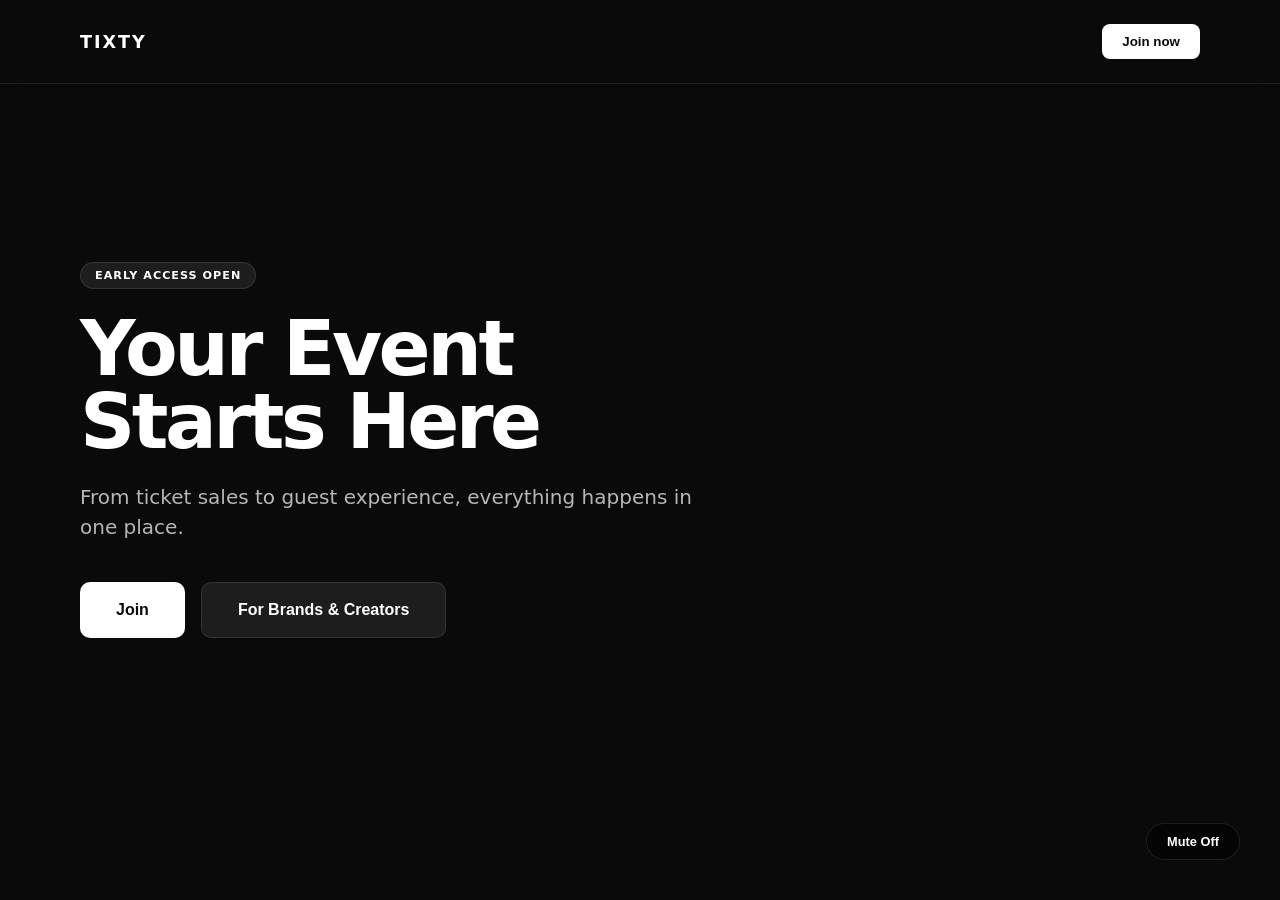
==== index.html @ 7320a253 "Add files via upload" ====
<!DOCTYPE html>
<html lang="en">
    <head>
        <meta charset="UTF-8">
        <meta name="viewport" content="width=device-width, initial-scale=1.0">
        <title>TixTy</title>
        <link rel="stylesheet" href="style.css">
    </head>
    <body>
        <nav class="navbar">
  <div class="nav-logo">TixTy</div>
  <div class="nav-btns">
    <button class="btn-nav-primary">Join now</button>
  </div>
</nav>

<section class="hero">
  <!-- The Video Background -->
  <div class="video-background">
    <video id="hero-video" autoplay muted loop playsinline></video>
    <!-- This overlay is the secret sauce for readability -->
    <div class="video-overlay"></div>
  </div>

  <!-- The Content Layer -->
  <div class="hero-container">
    <div class="hero-content">
      <div class="badge">EARLY ACCESS OPEN</div>
      <h1>Your Event<br>Starts Here</h1>
      <p>From ticket sales to guest experience, everything happens in one place.</p>
      
      <div class="cta-group">
        <button class="btn-primary">Join</button>
        <button class="btn-secondary">For Brands & Creators</button>
      </div>
    </div>
  </div>

  <!-- Sound Toggle -->
  <button id="sound-toggle" class="sound-btn">
    <span id="sound-icon">Mute Off</span>
  </button>
</section>
        <script src="script.js"></script>
    </body>
</html>
---- style.css ----
/* 1. Reset & Variables */
:root {
  --bg-black: #0a0a0a;
  --text-white: #ffffff;
  --text-muted: rgba(255, 255, 255, 0.7);
  --border-white: rgba(255, 255, 255, 0.1);
  --accent-white: rgba(255, 255, 255, 0.08);
  --font-main: 'Inter', system-ui, -apple-system, sans-serif;
}

* {
  margin: 0;
  padding: 0;
  box-sizing: border-box;
}

body {
  background-color: var(--bg-black);
  color: var(--text-white);
  font-family: var(--font-main);
  overflow-x: hidden;
  -webkit-font-smoothing: antialiased;
}

/* 2. Navigation Bar (Floating/Glass) */
.navbar {
  position: fixed;
  top: 0;
  left: 0;
  width: 100%;
  display: flex;
  justify-content: space-between;
  align-items: center;
  padding: 24px 80px;
  z-index: 1000;
  backdrop-filter: blur(12px);
  -webkit-backdrop-filter: blur(12px);
  background: rgba(10, 10, 10, 0.6);
  border-bottom: 1px solid var(--border-white);
}

.nav-logo {
  font-weight: 800;
  font-size: 1.1rem;
  letter-spacing: 2px;
  text-transform: uppercase;
}

.nav-links {
  display: flex;
  list-style: none;
  gap: 32px;
}

.nav-links a {
  text-decoration: none;
  color: var(--text-muted);
  font-size: 0.9rem;
  font-weight: 500;
  transition: color 0.3s ease;
}

.nav-links a:hover {
  color: var(--text-white);
} 
.btn-text{
    background: var(--text-white);
    color: var(--bg-black);
    border: none;
    border-radius: 8px;
    padding: 10px 20px;
}

.btn-nav-primary {
  background: var(--text-white);
  color: var(--bg-black);
  border: none;
  padding: 10px 20px;
  border-radius: 8px;
  font-weight: 600;
  cursor: pointer;
  transition: transform 0.2s;
}

.btn-nav-primary:hover {
  transform: translateY(-2px);
}

/* 3. Hero Section */
.hero {
  position: relative;
  height: 100vh;
  width: 100%;
  display: flex;
  align-items: center;
  overflow: hidden;
}

/* 4. Full Video Background Logic */
.video-background {
  position: absolute;
  top: 0;
  left: 0;
  width: 100%;
  height: 100%;
  z-index: -1;
}

#hero-video {
  width: 100%;
  height: 100%;
  object-fit: cover;
  /* Focus the visual action on the right side */
  object-position: right center;
}

/* The Gradient Mask: Solid black on left -> Transparent on right */
.video-overlay {
  position: absolute;
  top: 0;
  left: 0;
  width: 100%;
  height: 100%;
  background: linear-gradient(
    to right,
    rgba(10, 10, 10, 1) 0%,
    rgba(10, 10, 10, 0.9) 25%,
    rgba(10, 10, 10, 0.4) 50%,
    rgba(10, 10, 10, 0) 100%
  );
  pointer-events: none;
}

/* 5. Hero Content Layout */
.hero-container {
  width: 100%;
  max-width: 1400px;
  margin: 0 auto;
  padding: 0 80px;
  z-index: 2;
}

.hero-content {
  max-width: 650px;
  animation: fadeInUp 0.8s ease-out forwards;
}

.badge {
  display: inline-block;
  padding: 6px 14px;
  background: var(--accent-white);
  border: 1px solid var(--border-white);
  border-radius: 100px;
  font-size: 0.7rem;
  font-weight: 600;
  margin-bottom: 24px;
  letter-spacing: 1px;
}

h1 {
  font-size: clamp(3.5rem, 6vw, 5.5rem);
  line-height: 0.95;
  font-weight: 800;
  letter-spacing: -3.5px;
  margin-bottom: 24px;
}

p {
  font-size: 1.25rem;
  color: var(--text-muted);
  margin-bottom: 40px;
  line-height: 1.5;
}

/* Buttons */
.cta-group {
  display: flex;
  gap: 16px;
}

.btn-primary {
  background: var(--text-white);
  color: var(--bg-black);
  border: none;
  padding: 18px 36px;
  border-radius: 10px;
  font-size: 1rem;
  font-weight: 600;
  cursor: pointer;
  transition: opacity 0.3s;
}

.btn-secondary {
  background: var(--accent-white);
  color: var(--text-white);
  border: 1px solid var(--border-white);
  padding: 18px 36px;
  border-radius: 10px;
  font-size: 1rem;
  font-weight: 600;
  cursor: pointer;
  backdrop-filter: blur(8px);
  transition: background 0.3s;
}

.btn-primary:hover { opacity: 0.9; }
.btn-secondary:hover { background: rgba(255, 255, 255, 0.15); }

/* 6. Sound Toggle Control */
.sound-btn {
  position: absolute;
  bottom: 40px;
  right: 40px;
  background: rgba(0, 0, 0, 0.5);
  border: 1px solid var(--border-white);
  color: white;
  padding: 10px 20px;
  border-radius: 50px;
  cursor: pointer;
  font-size: 0.8rem;
  font-weight: 600;
  backdrop-filter: blur(10px);
  transition: all 0.3s;
  z-index: 10;
}

.sound-btn:hover {
  background: var(--text-white);
  color: var(--bg-black);
}

/* 7. Animations & Mobile Responsiveness */
@keyframes fadeInUp {
  from { opacity: 0; transform: translateY(20px); }
  to { opacity: 1; transform: translateY(0); }
}

@media (max-width: 1024px) {
  .navbar { padding: 20px 40px; }
  .hero-container { padding: 0 40px; }
}

@media (max-width: 768px) {
  .nav-links { display: none; }
  .video-overlay {
    /* Stacked gradient for mobile readability */
    background: linear-gradient(
      to bottom,
      rgba(10, 10, 10, 0.8) 0%,
      rgba(10, 10, 10, 0.5) 100%
    );
  }
  .hero-content {
    text-align: center;
    margin: 0 auto;
  }
  .cta-group {
    justify-content: center;
  }
  h1 { font-size: 3rem; }
}
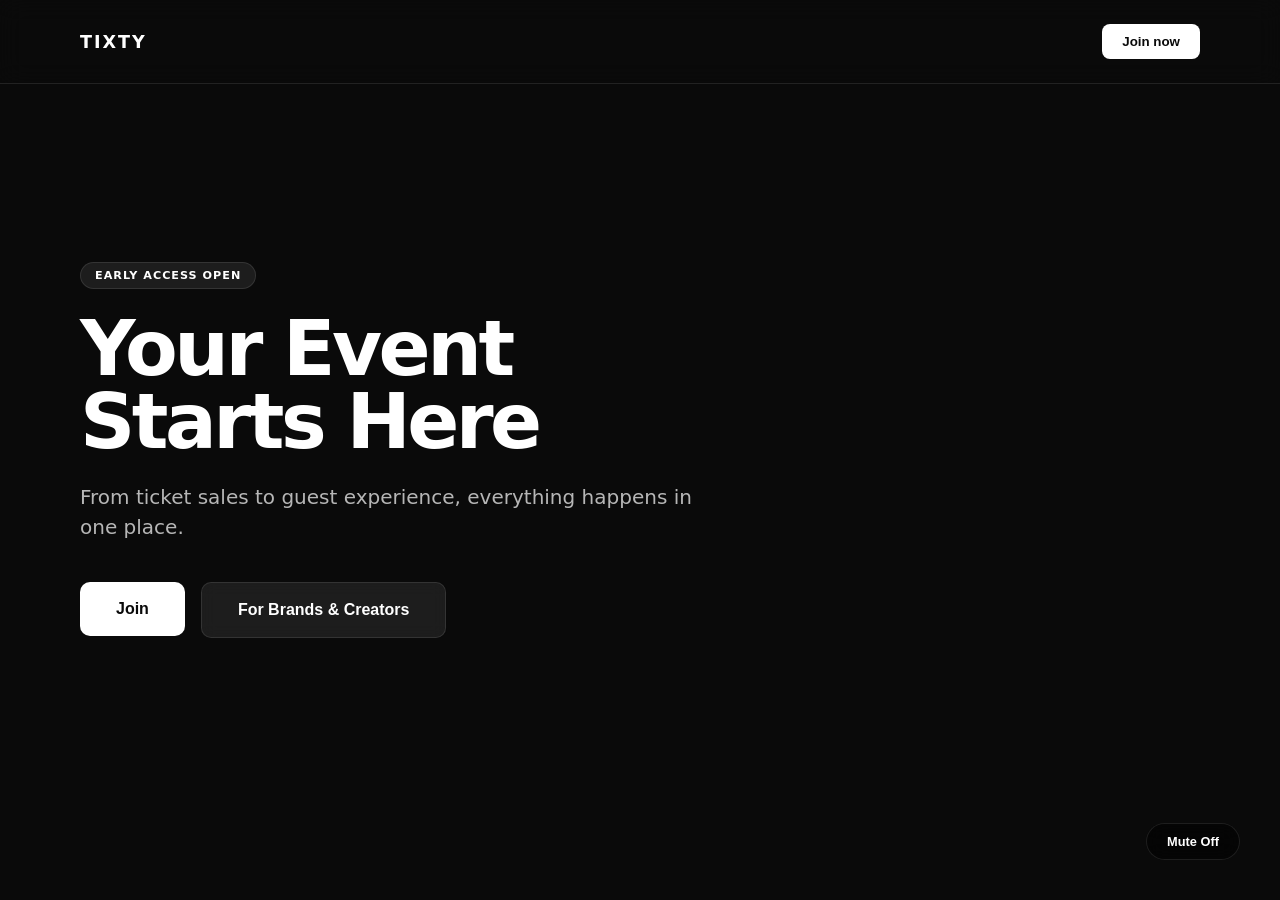
==== commit d2dc8f12: "Update index.html" ====
--- a/index.html
+++ b/index.html
@@ -10,19 +10,16 @@
         <nav class="navbar">
   <div class="nav-logo">TixTy</div>
   <div class="nav-btns">
-    <button class="btn-nav-primary">Join now</button>
+    <a href="early access.html"><button class="btn-nav-primary">Join now</button></a>
   </div>
 </nav>
 
 <section class="hero">
-  <!-- The Video Background -->
   <div class="video-background">
     <video id="hero-video" autoplay muted loop playsinline></video>
-    <!-- This overlay is the secret sauce for readability -->
     <div class="video-overlay"></div>
   </div>
 
-  <!-- The Content Layer -->
   <div class="hero-container">
     <div class="hero-content">
       <div class="badge">EARLY ACCESS OPEN</div>
@@ -30,17 +27,16 @@
       <p>From ticket sales to guest experience, everything happens in one place.</p>
       
       <div class="cta-group">
-        <button class="btn-primary">Join</button>
+        <a href="early access.html"><button class="btn-primary">Join</button></a>
         <button class="btn-secondary">For Brands & Creators</button>
       </div>
     </div>
   </div>
 
-  <!-- Sound Toggle -->
   <button id="sound-toggle" class="sound-btn">
     <span id="sound-icon">Mute Off</span>
   </button>
 </section>
         <script src="script.js"></script>
     </body>
-</html>+</html>
